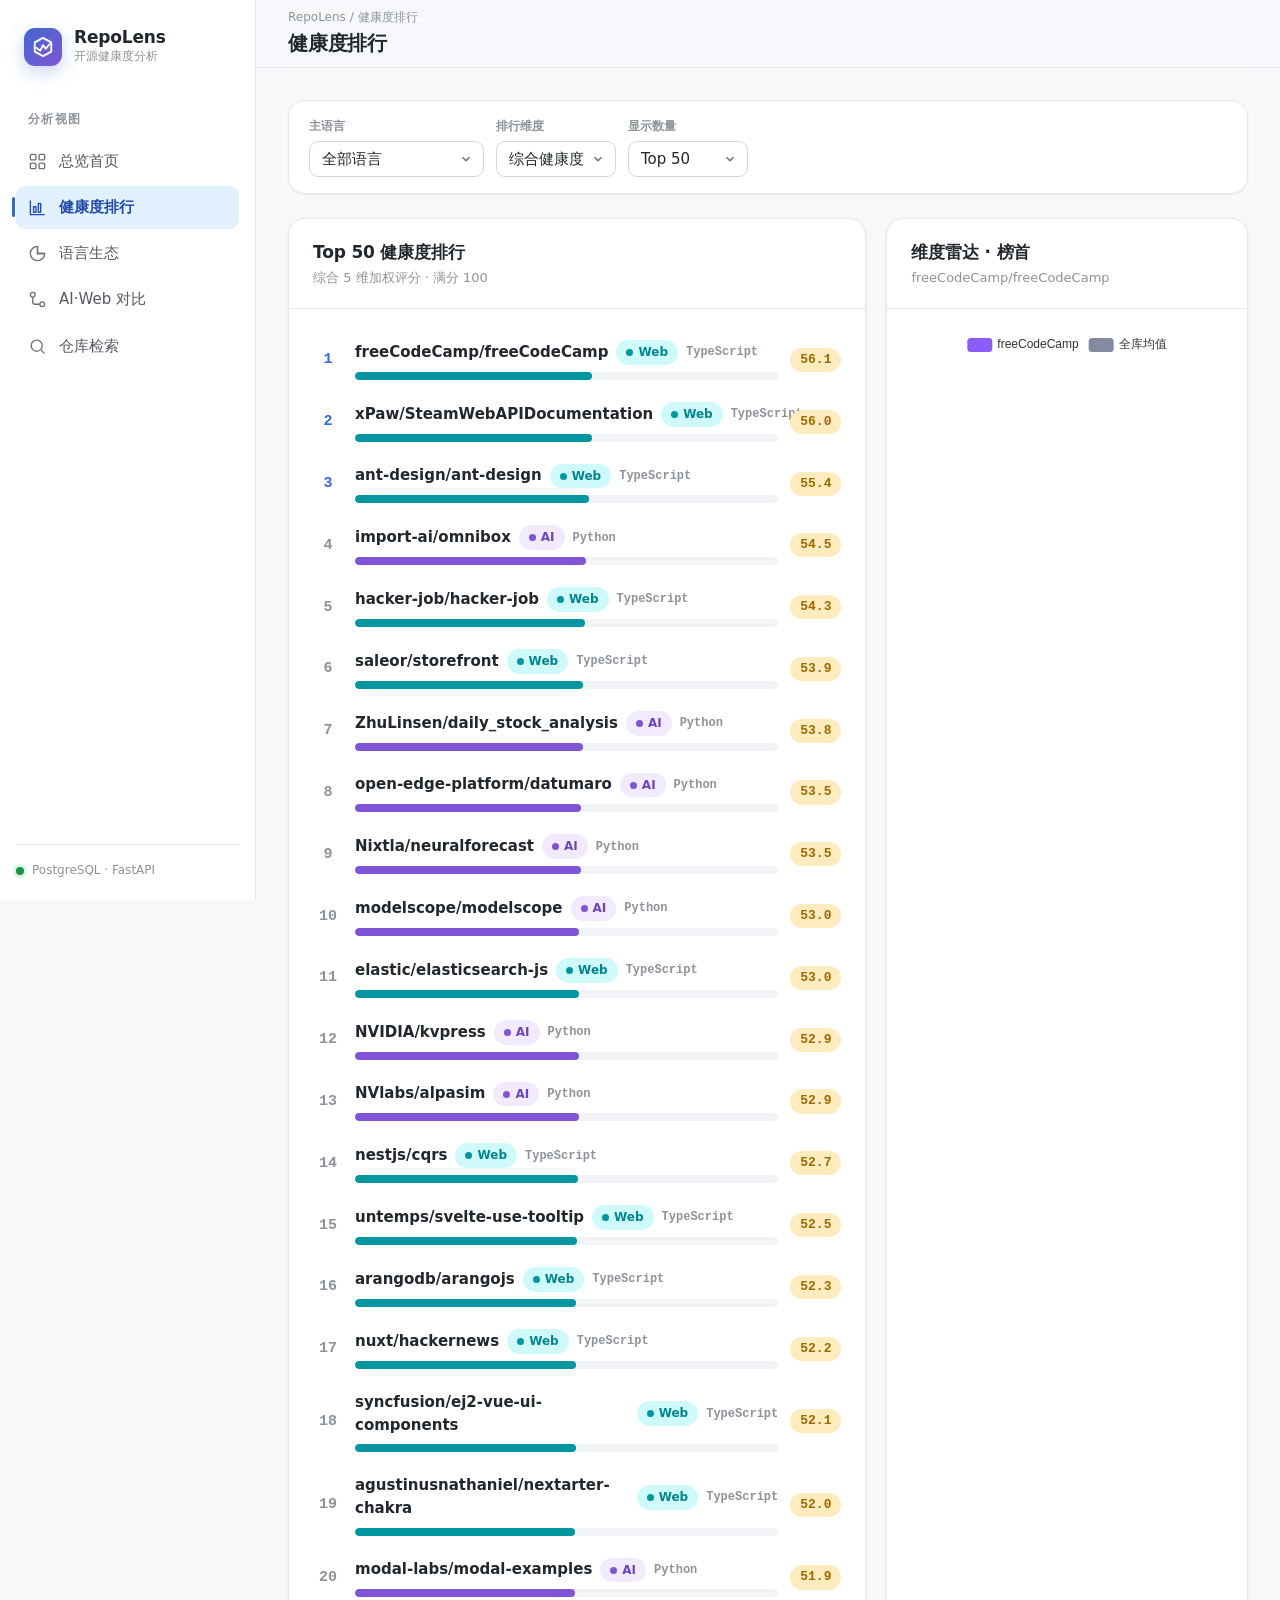
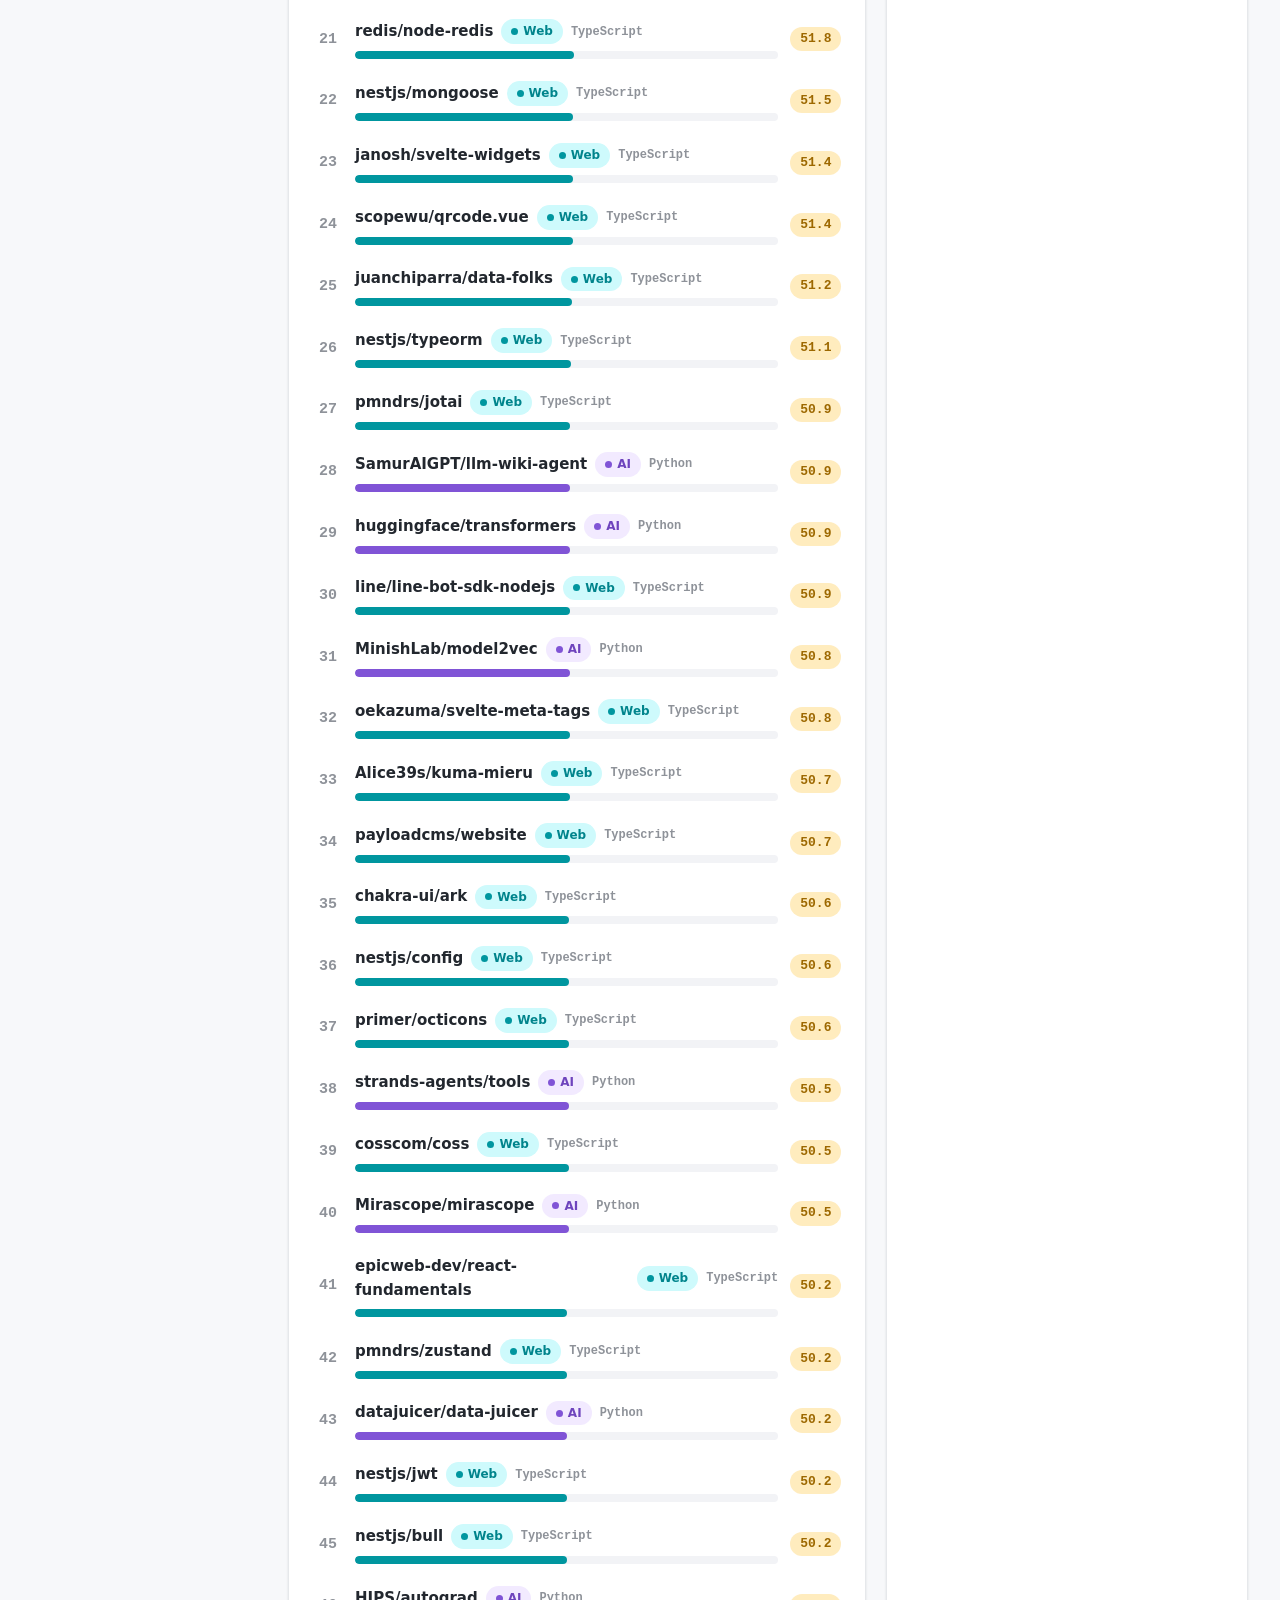
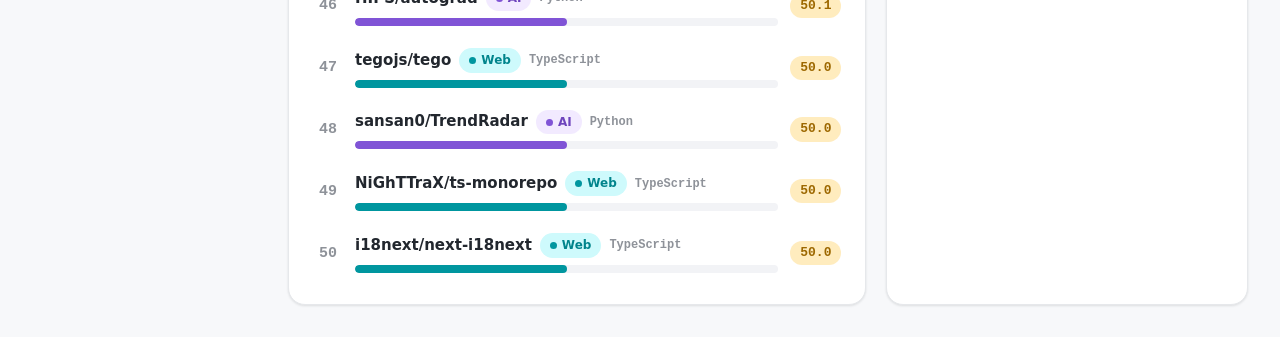
==== ranking.html @ fa1c3734 "static site snapshot for defense" ====
<!DOCTYPE html>
<html lang="zh-CN">
<head>
  <meta charset="UTF-8">
  <meta name="viewport" content="width=device-width, initial-scale=1.0">
  <title>健康度排行 · RepoLens</title>
  <link rel="stylesheet" href="./css/styles.css">
</head>
<body data-page="ranking">
  <div class="app">
    <aside class="sidebar">
      <div class="brand">
        <div class="brand__mark"><svg width="22" height="22" viewBox="0 0 24 24" fill="none" stroke="currentColor" stroke-width="2" stroke-linecap="round" stroke-linejoin="round"><path d="M12 2 21 7v10l-9 5-9-5V7z"/><path d="M5 13l4 3 3-6 3 4 4-5"/></svg></div>
        <div><div class="brand__name">RepoLens</div><div class="brand__sub">开源健康度分析</div></div>
      </div>
      <nav class="nav">
        <div class="nav__label">分析视图</div>
        <a class="nav__item" data-page="overview" href="index.html"><svg viewBox="0 0 24 24" fill="none" stroke="currentColor" stroke-width="1.7"><rect x="3" y="3" width="7" height="7" rx="1.5"/><rect x="14" y="3" width="7" height="7" rx="1.5"/><rect x="3" y="14" width="7" height="7" rx="1.5"/><rect x="14" y="14" width="7" height="7" rx="1.5"/></svg>总览首页</a>
        <a class="nav__item is-active" data-page="ranking" href="ranking.html"><svg viewBox="0 0 24 24" fill="none" stroke="currentColor" stroke-width="1.7"><path d="M3 3v18h18"/><rect x="7" y="11" width="3" height="7"/><rect x="13" y="7" width="3" height="11"/></svg>健康度排行</a>
        <a class="nav__item" data-page="languages" href="languages.html"><svg viewBox="0 0 24 24" fill="none" stroke="currentColor" stroke-width="1.7"><path d="M12 3a9 9 0 1 0 9 9h-9z"/><path d="M12 3v9h9"/></svg>语言生态</a>
        <a class="nav__item" data-page="compare" href="compare.html"><svg viewBox="0 0 24 24" fill="none" stroke="currentColor" stroke-width="1.7"><circle cx="6" cy="6" r="3"/><circle cx="18" cy="18" r="3"/><path d="M6 9v6a3 3 0 0 0 3 3h6"/></svg>AI·Web 对比</a>
        <a class="nav__item" data-page="search" href="search.html"><svg viewBox="0 0 24 24" fill="none" stroke="currentColor" stroke-width="1.7"><circle cx="11" cy="11" r="7"/><path d="m21 21-4.3-4.3"/></svg>仓库检索</a>
      </nav>
      <div class="sidebar__foot"><div class="sidebar__meta"><span class="dot"></span> PostgreSQL · FastAPI</div></div>
    </aside>
    <div class="scrim"></div>
    <div class="main">
      <header class="topbar">
        <button class="menu-btn" aria-label="菜单"><svg viewBox="0 0 24 24" width="20" height="20" fill="none" stroke="currentColor" stroke-width="2" stroke-linecap="round"><path d="M4 6h16M4 12h16M4 18h16"/></svg></button>
        <div class="topbar__title"><span class="topbar__crumb">RepoLens / 健康度排行</span><h1 class="topbar__h1">健康度排行</h1></div>
        <div class="topbar__spacer"></div>
        <div class="topbar__actions"></div>
      </header>
      <main class="content">
<div class="filters mb-6">
  <div class="field"><label>主语言</label><select class="select" id="rankLang"><option value="">全部语言</option><option>Python</option><option>TypeScript</option><option>JavaScript</option><option>Jupyter Notebook</option></select></div>
  <div class="field"><label>排行维度</label><select class="select" id="rankDim"><option value="overall">综合健康度</option><option value="popularity">流行度</option><option value="activity">活跃度</option><option value="responsiveness">响应性</option><option value="maintenance">维护性</option><option value="sustainability">持续性</option></select></div>
  <div class="field"><label>显示数量</label><select class="select" id="rankTop"><option value="10">Top 10</option><option value="20">Top 20</option><option value="50" selected>Top 50</option></select></div>
</div>
<section class="grid grid--side">
  <div class="card"><div class="card__head"><div><div class="card__title" id="rankTitle">Top 50 健康度排行</div><div class="card__desc">综合 5 维加权评分 · 满分 100</div></div></div><div class="card__body"><div class="rank-list" id="rankList"></div></div></div>
  <div class="card"><div class="card__head"><div><div class="card__title">维度雷达 · 榜首</div><div class="card__desc" id="radarDesc">—</div></div></div><div class="card__body"><div id="chartRadar" class="chart chart--lg"></div></div></div>
</section></main>
    </div>
  </div>
  <script src="./js/echarts.min.js"></script>
  <script>
    window.RL={palette:{brand:"#4f46e5",ai:"#8b5cf6",web:"#0ea5b7",text:"#383d52",text1:"#383d52",text2:"#646b82",text3:"#848aa0",border:"#e7e9f0",grid:"#e7e9f0",font:"'Plus Jakarta Sans',system-ui,sans-serif",mono:"'JetBrains Mono',ui-monospace,monospace",excellent:"#16a34a",good:"#65a30d",fair:"#d97706",poor:"#dc2626",langs:["#4f46e5","#0ea5b7","#f59e0b","#ec4899","#10b981","#6366f1","#ef4444","#14b8a6"]},fmt:function(n){return n==null?"\u2014":Number(n).toLocaleString("en-US");},healthLevel:function(s){return s>=80?"excellent":s>=60?"good":s>=40?"fair":"poor";}};
    (function(){const p=document.body.getAttribute("data-page");document.querySelectorAll(".nav__item").forEach(function(a){a.classList.toggle("is-active",a.getAttribute("data-page")===p);});})();
    (function(){const s=document.querySelector(".sidebar"),c=document.querySelector(".scrim"),b=document.querySelector(".menu-btn");if(!s||!b)return;b.addEventListener("click",function(){s.classList.toggle("is-open");c&&c.classList.toggle("is-open");});c&&c.addEventListener("click",function(){s.classList.remove("is-open");c.classList.remove("is-open");});})();
  </script>
  <script>
var radarChart=echarts.init(document.getElementById("chartRadar"));
radarChart.setOption({tooltip:{trigger:"item"},legend:{bottom:0},radar:{radius:"66%",center:["50%","46%"],indicator:[{name:"流行度",max:100},{name:"活跃度",max:100},{name:"响应性",max:100},{name:"维护性",max:100},{name:"持续性",max:100}],axisName:{color:RL.palette.text3},splitLine:{lineStyle:{color:RL.palette.grid}},splitArea:{areaStyle:{color:["#fbfbfe","#fff"]}},axisLine:{lineStyle:{color:RL.palette.grid}}},series:[{type:"radar",data:[]}]});
var RANKING_DATA=null;
fetch("./data/ranking.json").then(function(r){return r.json();}).then(function(d){RANKING_DATA=d;loadRanking();});
function loadRanking(){
  if(!RANKING_DATA)return;
  var top=parseInt(document.getElementById("rankTop").value);
  var dim=document.getElementById("rankDim").value;
  var lang=document.getElementById("rankLang").value;
  var items=RANKING_DATA.items.slice();
  if(lang)items=items.filter(function(r){return r.primary_language===lang;});
  items=items.slice(0,top);
  var list=document.getElementById("rankList");list.innerHTML="";
  var dimLabels={popularity:"流行度",activity:"活跃度",responsiveness:"响应性",maintenance:"维护性",sustainability:"持续性"};
  document.getElementById("rankTitle").textContent="Top "+items.length+" "+(dim==="overall"?"健康度排行":dimLabels[dim]+"排行");
  items.forEach(function(r,i){
    var color=r.domain==="ai"?"var(--ai)":"var(--web)";
    var badge=r.domain==="ai"?'<span class="badge badge--domain-ai"><span class="swatch"></span>AI</span>':'<span class="badge badge--domain-web"><span class="swatch"></span>Web</span>';
    var lvl=RL.healthLevel(r.health_score);
    var score=dim==="overall"?r.health_score:r.dimension_score;
    var barW=dim==="overall"?(r.health_score||0):Math.min((r.dimension_score||0)/2,100);
    list.insertAdjacentHTML("beforeend",'<div class="rank-row"><div class="rank-row__no '+(i<3?"top":"")+'">'+(i+1)+'</div><div class="rank-row__main"><div class="rank-row__name">'+r.name_with_owner+' '+badge+' <span class="text-3" style="font-size:var(--fs-xs);font-family:var(--font-mono)">'+(r.primary_language||"")+'</span></div><div class="rank-row__bar"><i style="width:'+barW.toFixed(1)+'%;background:'+color+'"></i></div></div><div class="rank-row__score"><span class="health-badge health-badge--'+lvl+'">'+(score!=null?score.toFixed(1):"\u2014")+'</span></div></div>');
  });
  if(items.length>0){
    var topItem=items[0],dims=topItem.dimensions||{};
    var topDims=[dims.popularity||0,dims.activity||0,dims.responsiveness||0,dims.maintenance||0,dims.sustainability||0];
    var allZero=topDims.every(function(v){return v===0;});
    if(allZero){document.getElementById("radarDesc").textContent="特征数据未计算";document.getElementById("chartRadar").innerHTML='<div style="text-align:center;padding:60px 20px;color:var(--text-3)"><div style="font-size:40px;margin-bottom:12px">\ud83d\udcca</div><div>维度数据暂不可用</div></div>';return;}
    var avgDims=[0,0,0,0,0];items.forEach(function(it){var dd=it.dimensions||{};avgDims[0]+=(dd.popularity||0);avgDims[1]+=(dd.activity||0);avgDims[2]+=(dd.responsiveness||0);avgDims[3]+=(dd.maintenance||0);avgDims[4]+=(dd.sustainability||0);});var n=items.length;avgDims=avgDims.map(function(v){return Math.round(v/n*10)/10;});
    document.getElementById("radarDesc").textContent=topItem.name_with_owner;
    radarChart.setOption({legend:{data:[topItem.name,"全库均值"]},series:[{type:"radar",data:[{value:topDims.map(function(v){return Math.round(v*10)/10;}),name:topItem.name,lineStyle:{color:RL.palette.ai,width:2},itemStyle:{color:RL.palette.ai},areaStyle:{color:"rgba(139,92,246,0.18)"}},{value:avgDims,name:"全库均值",lineStyle:{color:RL.palette.text3,width:1.5,type:"dashed"},itemStyle:{color:RL.palette.text3},areaStyle:{color:"rgba(100,107,130,0.08)"}}]}]},true);
  }
}
document.getElementById("rankTop").addEventListener("change",loadRanking);
document.getElementById("rankLang").addEventListener("change",loadRanking);
document.getElementById("rankDim").addEventListener("change",loadRanking);
</script>
</body>
</html>
---- css/styles.css ----
/* ============================================================================
   RepoLens · 开源项目健康度分析系统 — 浅色设计系统
   基于需求文档 / PRD / 接口文档 (v1.0)
   设计令牌 → 语义令牌 → 基础组件。可直接用于 Jinja2 模板 (static 原型)。
   ========================================================================== */

/* ---------- 1. 设计令牌 (Primitive & Semantic) ---------- */
:root {
  /* 冷调中性灰阶 (带极轻蓝味, 非纯灰纯黑) */
  --gray-25:  oklch(99% 0.002 262);
  --gray-50:  oklch(98% 0.003 262);
  --gray-100: oklch(96.5% 0.004 262);
  --gray-200: oklch(93% 0.005 262);
  --gray-300: oklch(88% 0.006 262);
  --gray-400: oklch(78% 0.009 262);
  --gray-500: oklch(66% 0.011 262);
  --gray-600: oklch(56% 0.013 262);
  --gray-700: oklch(46% 0.014 262);
  --gray-800: oklch(36% 0.015 262);
  --gray-900: oklch(27% 0.016 262);
  --gray-950: oklch(20% 0.018 262);

  /* 主品牌 — 沉稳靛蓝 (非霓虹紫蓝渐变) */
  --brand:        oklch(54% 0.17 264);
  --brand-600:    oklch(50% 0.17 264);
  --brand-700:    oklch(44% 0.16 264);
  --brand-soft:   oklch(95.5% 0.045 264);
  --brand-soft-2: oklch(92% 0.065 264);

  /* 领域双色编码 (产品核心: AI vs Web) */
  --ai:        oklch(56% 0.19 295);   /* violet */
  --ai-600:    oklch(50% 0.18 295);
  --ai-soft:   oklch(95.5% 0.05 295);
  --web:       oklch(60% 0.13 200);   /* teal */
  --web-600:   oklch(54% 0.13 200);
  --web-soft:  oklch(95.5% 0.045 200);

  /* 健康度四档语义 (绿→红梯度, 对比度达标) */
  --lv-excellent: oklch(58% 0.15 150);
  --lv-good:      oklch(66% 0.14 125);
  --lv-fair:      oklch(72% 0.14 75);
  --lv-poor:      oklch(58% 0.20 25);
  --lv-excellent-soft: oklch(95% 0.05 150);
  --lv-good-soft:      oklch(95.5% 0.06 125);
  --lv-fair-soft:      oklch(96% 0.07 75);
  --lv-poor-soft:      oklch(95% 0.05 25);

  /* 反馈色 */
  --success: oklch(58% 0.15 150);
  --warning: oklch(72% 0.14 75);
  --danger:  oklch(58% 0.20 25);
  --info:    var(--brand);

  /* 表面层 */
  --bg:           var(--gray-50);
  --surface:      #ffffff;
  --surface-2:    var(--gray-25);
  --surface-3:    var(--gray-100);
  --border:       var(--gray-200);
  --border-strong: var(--gray-300);

  /* 文本 */
  --text:      var(--gray-900);
  --text-2:    var(--gray-700);
  --text-3:    var(--gray-500);
  --text-on-brand: #ffffff;
  --text-on-ai: #ffffff;
  --text-on-web: #ffffff;

  /* 阴影 (冷调, 分层) */
  --shadow-xs: 0 1px 2px oklch(27% 0.016 262 / 0.06);
  --shadow-sm: 0 1px 2px oklch(27% 0.016 262 / 0.05), 0 1px 3px oklch(27% 0.016 262 / 0.07);
  --shadow-md: 0 4px 14px oklch(27% 0.016 262 / 0.09);
  --shadow-lg: 0 14px 34px oklch(27% 0.016 262 / 0.12);
  --shadow-brand: 0 6px 18px oklch(54% 0.17 264 / 0.28);

  /* 圆角 */
  --r-xs: 6px;
  --r-sm: 9px;
  --r-md: 13px;
  --r-lg: 17px;
  --r-xl: 22px;
  --r-full: 999px;

  /* 间距 (4px 基准) */
  --sp-1: 4px;  --sp-2: 8px;  --sp-3: 12px; --sp-4: 16px;
  --sp-5: 20px; --sp-6: 24px; --sp-8: 32px; --sp-10: 40px;
  --sp-12: 48px; --sp-16: 64px;

  /* 字体 */
  --font-sans: "Plus Jakarta Sans", -apple-system, BlinkMacSystemFont, "Segoe UI",
               "PingFang SC", "Microsoft YaHei", system-ui, sans-serif;
  --font-mono: "JetBrains Mono", ui-monospace, "SFMono-Regular", "Cascadia Code", monospace;

  /* 字号 (固定 rem, 数据界面可预测) */
  --fs-xs: 0.75rem;     /* 12 */
  --fs-sm: 0.8125rem;   /* 13 */
  --fs-base: 0.9375rem; /* 15 */
  --fs-md: 1.0625rem;   /* 17 */
  --fs-lg: 1.25rem;     /* 20 */
  --fs-xl: 1.5rem;      /* 24 */
  --fs-2xl: 2rem;       /* 32 */
  --fs-3xl: 2.5rem;     /* 40 */

  --fw-1: 300; --fw-2: 400; --fw-3: 500; --fw-4: 600; --fw-5: 700; --fw-6: 800;

  --lh-tight: 1.2;
  --lh-snug: 1.35;
  --lh-base: 1.55;

  --sidebar-w: 256px;
  --topbar-h: 68px;
  --ease-out: cubic-bezier(0.16, 1, 0.3, 1);
  --ease-quart: cubic-bezier(0.25, 1, 0.5, 1);
}

/* ---------- 2. 基础重置 ---------- */
*, *::before, *::after { box-sizing: border-box; }
html { -webkit-text-size-adjust: 100%; }
body {
  margin: 0;
  font-family: var(--font-sans);
  font-size: var(--fs-base);
  font-weight: var(--fw-2);
  line-height: var(--lh-base);
  color: var(--text);
  background: var(--bg);
  -webkit-font-smoothing: antialiased;
  text-rendering: optimizeLegibility;
  font-variant-numeric: tabular-nums;
}
a { color: inherit; text-decoration: none; }
button { font-family: inherit; cursor: pointer; }
img, svg { display: block; }
::selection { background: var(--brand-soft-2); color: var(--brand-700); }

/* 自定义滚动条 */
* { scrollbar-width: thin; scrollbar-color: var(--gray-300) transparent; }
*::-webkit-scrollbar { width: 10px; height: 10px; }
*::-webkit-scrollbar-thumb { background: var(--gray-300); border-radius: 99px; border: 2px solid var(--bg); }
*::-webkit-scrollbar-thumb:hover { background: var(--gray-400); }

/* 焦点可见性 (a11y) */
:focus-visible {
  outline: 2.5px solid var(--brand);
  outline-offset: 2px;
  border-radius: 4px;
}

/* ---------- 3. 应用骨架 ---------- */
.app {
  display: grid;
  grid-template-columns: var(--sidebar-w) 1fr;
  min-height: 100vh;
}

/* 侧边栏 */
.sidebar {
  position: sticky;
  top: 0;
  height: 100vh;
  background: var(--surface);
  border-right: 1px solid var(--border);
  display: flex;
  flex-direction: column;
  padding: var(--sp-5) var(--sp-4);
  z-index: 40;
}
.brand {
  display: flex;
  align-items: center;
  gap: var(--sp-3);
  padding: var(--sp-2) var(--sp-2) var(--sp-5);
}
.brand__mark {
  width: 38px; height: 38px;
  border-radius: 11px;
  background: linear-gradient(140deg, var(--brand) 0%, var(--ai) 100%);
  display: grid; place-items: center;
  color: #fff;
  box-shadow: var(--shadow-brand);
  flex-shrink: 0;
}
.brand__name { font-weight: var(--fw-6); font-size: var(--fs-md); letter-spacing: -0.01em; line-height: 1.1; }
.brand__sub  { font-size: var(--fs-xs); color: var(--text-3); font-weight: var(--fw-3); }

.nav { display: flex; flex-direction: column; gap: 3px; margin-top: var(--sp-2); }
.nav__label {
  font-size: var(--fs-xs);
  text-transform: uppercase;
  letter-spacing: 0.12em;
  color: var(--text-3);
  font-weight: var(--fw-5);
  padding: var(--sp-4) var(--sp-3) var(--sp-2);
}
.nav__item {
  display: flex; align-items: center; gap: var(--sp-3);
  padding: 10px var(--sp-3);
  border-radius: var(--r-sm);
  color: var(--text-2);
  font-weight: var(--fw-3);
  font-size: var(--fs-base);
  position: relative;
  transition: background var(--transition-fast, 150ms), color 150ms;
}
.nav__item svg { width: 19px; height: 19px; flex-shrink: 0; opacity: 0.85; }
.nav__item:hover { background: var(--surface-3); color: var(--text); }
.nav__item.is-active {
  background: var(--brand-soft);
  color: var(--brand-700);
  font-weight: var(--fw-4);
}
.nav__item.is-active::before {
  content: ""; position: absolute; left: -4px; top: 50%; transform: translateY(-50%);
  width: 3px; height: 20px; border-radius: 99px; background: var(--brand);
}
.nav__item.is-active svg { opacity: 1; }

.sidebar__foot {
  margin-top: auto;
  padding-top: var(--sp-4);
  border-top: 1px solid var(--border);
  display: flex; flex-direction: column; gap: var(--sp-3);
}
.sidebar__meta { font-size: var(--fs-xs); color: var(--text-3); display: flex; gap: var(--sp-2); align-items: center; }
.dot { width: 8px; height: 8px; border-radius: 50%; background: var(--success); box-shadow: 0 0 0 3px var(--lv-excellent-soft); }

/* 主区 */
.main { display: flex; flex-direction: column; min-width: 0; }

.topbar {
  position: sticky; top: 0; z-index: 30;
  height: var(--topbar-h);
  display: flex; align-items: center; gap: var(--sp-4);
  padding: 0 var(--sp-8);
  background: oklch(98% 0.003 262 / 0.82);
  backdrop-filter: saturate(1.4) blur(10px);
  border-bottom: 1px solid var(--border);
}
.topbar__title { display: flex; flex-direction: column; gap: 2px; min-width: 0; }
.topbar__crumb { font-size: var(--fs-xs); color: var(--text-3); font-weight: var(--fw-3); }
.topbar__h1 { font-size: var(--fs-lg); font-weight: var(--fw-5); letter-spacing: -0.01em; margin: 0; }
.topbar__spacer { flex: 1; }
.topbar__actions { display: flex; align-items: center; gap: var(--sp-3); }

.content { padding: var(--sp-8); max-width: 1320px; width: 100%; margin: 0 auto; }

/* 移动端菜单按钮 (默认隐藏) */
.menu-btn { display: none; }

/* ---------- 4. 通用组件 ---------- */

/* 分段控件 (领域筛选) */
.segment {
  display: inline-flex;
  background: var(--surface-3);
  border: 1px solid var(--border);
  border-radius: var(--r-full);
  padding: 3px;
  gap: 2px;
}
.segment__btn {
  border: none; background: transparent;
  padding: 6px 14px; border-radius: var(--r-full);
  font-size: var(--fs-sm); font-weight: var(--fw-4); color: var(--text-2);
  display: inline-flex; align-items: center; gap: 6px;
  transition: all 160ms var(--ease-out);
}
.segment__btn .swatch { width: 9px; height: 9px; border-radius: 50%; }
.segment__btn[data-d="ai"] .swatch { background: var(--ai); }
.segment__btn[data-d="web"] .swatch { background: var(--web); }
.segment__btn:hover { color: var(--text); }
.segment__btn.is-active { background: var(--surface); color: var(--text); box-shadow: var(--shadow-xs); }
.segment__btn.is-active[data-d="ai"] { color: var(--ai-600); }
.segment__btn.is-active[data-d="web"] { color: var(--web-600); }

/* 按钮 */
.btn {
  display: inline-flex; align-items: center; justify-content: center; gap: 8px;
  border: 1px solid transparent; border-radius: var(--r-sm);
  padding: 9px 16px; font-size: var(--fs-base); font-weight: var(--fw-4);
  transition: all 160ms var(--ease-out);
  white-space: nowrap;
}
.btn svg { width: 17px; height: 17px; }
.btn--primary { background: var(--brand); color: var(--text-on-brand); box-shadow: var(--shadow-brand); }
.btn--primary:hover { background: var(--brand-600); transform: translateY(-1px); }
.btn--ghost { background: var(--surface); color: var(--text-2); border-color: var(--border-strong); }
.btn--ghost:hover { background: var(--surface-3); color: var(--text); border-color: var(--gray-400); }
.btn--sm { padding: 6px 12px; font-size: var(--fs-sm); }

/* 卡片 */
.card {
  background: var(--surface);
  border: 1px solid var(--border);
  border-radius: var(--r-lg);
  box-shadow: var(--shadow-sm);
  overflow: hidden;
  transition: box-shadow 200ms var(--ease-out), border-color 200ms, transform 200ms var(--ease-out);
}
.card--hover:hover { box-shadow: var(--shadow-md); border-color: var(--border-strong); transform: translateY(-2px); }
.card__head {
  display: flex; align-items: flex-start; justify-content: space-between; gap: var(--sp-4);
  padding: var(--sp-5) var(--sp-6);
  border-bottom: 1px solid var(--border);
}
.card__title { font-size: var(--fs-md); font-weight: var(--fw-5); letter-spacing: -0.01em; display: flex; align-items: center; gap: 8px; }
.card__desc { font-size: var(--fs-sm); color: var(--text-3); margin-top: 3px; }
.card__body { padding: var(--sp-6); }
.card__body--flush { padding: 0; }

/* 编辑式小标题 (kicker) */
.kicker {
  font-size: var(--fs-xs); text-transform: uppercase; letter-spacing: 0.14em;
  color: var(--brand); font-weight: var(--fw-5);
}
.section-title { font-size: var(--fs-xl); font-weight: var(--fw-5); letter-spacing: -0.015em; margin: 2px 0 0; }
.section-head { margin-bottom: var(--sp-5); }

/* 统计卡 */
.stat-grid { display: grid; grid-template-columns: repeat(4, 1fr); gap: var(--sp-4); }
.stat {
  background: var(--surface); border: 1px solid var(--border); border-radius: var(--r-lg);
  padding: var(--sp-5); box-shadow: var(--shadow-xs);
  position: relative; overflow: hidden;
  transition: box-shadow 200ms var(--ease-out), transform 200ms var(--ease-out);
}
.stat:hover { box-shadow: var(--shadow-md); transform: translateY(-2px); }
.stat::after {
  content: ""; position: absolute; right: -20px; top: -20px; width: 90px; height: 90px;
  border-radius: 50%; background: var(--brand-soft); opacity: 0.5;
}
.stat__label { font-size: var(--fs-sm); color: var(--text-3); font-weight: var(--fw-4); display: flex; align-items: center; gap: 7px; }
.stat__icon { width: 30px; height: 30px; border-radius: 9px; background: var(--brand-soft); color: var(--brand-700); display: grid; place-items: center; }
.stat__icon svg { width: 17px; height: 17px; }
.stat__value { font-family: var(--font-mono); font-size: var(--fs-2xl); font-weight: var(--fw-5); letter-spacing: -0.02em; margin-top: var(--sp-3); line-height: 1; }
.stat__value small { font-size: var(--fs-md); color: var(--text-3); font-weight: var(--fw-3); }
.stat__delta { font-size: var(--fs-xs); font-weight: var(--fw-4); margin-top: var(--sp-2); display: inline-flex; align-items: center; gap: 4px; }
.stat__delta.up { color: var(--lv-excellent); }
.stat__delta.down { color: var(--danger); }
.stat__delta.flat { color: var(--text-3); }

/* 图表容器 */
.chart { width: 100%; }
.chart--sm { height: 240px; }
.chart--md { height: 300px; }
.chart--lg { height: 360px; }
.chart--xl { height: 420px; }

/* 徽章 / 标签 */
.badge {
  display: inline-flex; align-items: center; gap: 5px;
  font-size: var(--fs-xs); font-weight: var(--fw-5);
  padding: 3px 9px; border-radius: var(--r-full);
  border: 1px solid transparent; line-height: 1.4;
}
.badge--domain-ai { background: var(--ai-soft); color: var(--ai-600); }
.badge--domain-web { background: var(--web-soft); color: var(--web-600); }
.badge--soft { background: var(--surface-3); color: var(--text-2); }
.badge .swatch { width: 7px; height: 7px; border-radius: 50%; }
.badge--domain-ai .swatch { background: var(--ai); }
.badge--domain-web .swatch { background: var(--web); }

/* 健康度等级徽章 (四档语义色) */
.lvl { display: inline-flex; align-items: center; gap: 6px; font-weight: var(--fw-5); font-size: var(--fs-sm); }
.lvl::before { content: ""; width: 9px; height: 9px; border-radius: 50%; }
.lvl--excellent { color: var(--lv-excellent); } .lvl--excellent::before { background: var(--lv-excellent); }
.lvl--good { color: oklch(52% 0.12 125); } .lvl--good::before { background: var(--lv-good); }
.lvl--fair { color: oklch(58% 0.12 75); } .lvl--fair::before { background: var(--lv-fair); }
.lvl--poor { color: var(--danger); } .lvl--poor::before { background: var(--lv-poor); }

/* 健康度评分药丸 (主数字) */
.score-pill {
  display: inline-flex; align-items: baseline; gap: 2px;
  font-family: var(--font-mono); font-weight: var(--fw-5);
  padding: 2px 10px; border-radius: var(--r-full);
}
.score-pill--excellent { background: var(--lv-excellent-soft); color: var(--lv-excellent); }
.score-pill--good { background: var(--lv-good-soft); color: oklch(50% 0.12 125); }
.score-pill--fair { background: var(--lv-fair-soft); color: oklch(56% 0.12 75); }
.score-pill--poor { background: var(--lv-poor-soft); color: var(--danger); }
.score-pill b { font-size: var(--fs-md); }
.score-pill span { font-size: var(--fs-xs); opacity: 0.7; }

/* 语言色点 */
.lang-dot { width: 9px; height: 9px; border-radius: 2px; display: inline-block; flex-shrink: 0; }

/* 表格 */
.table-wrap { overflow-x: auto; }
.table { width: 100%; border-collapse: collapse; font-size: var(--fs-base); }
.table thead th {
  text-align: left; font-size: var(--fs-xs); text-transform: uppercase; letter-spacing: 0.06em;
  color: var(--text-3); font-weight: var(--fw-5);
  padding: 12px var(--sp-4); border-bottom: 1px solid var(--border-strong);
  white-space: nowrap; position: sticky; top: 0; background: var(--surface);
}
.table tbody td { padding: 13px var(--sp-4); border-bottom: 1px solid var(--border); vertical-align: middle; }
.table tbody tr { transition: background 130ms; }
.table tbody tr:hover { background: var(--surface-2); }
.table .num { font-family: var(--font-mono); text-align: right; font-weight: var(--fw-3); }
.table .repo-name { font-weight: var(--fw-4); color: var(--text); }
.table .repo-owner { font-family: var(--font-mono); font-size: var(--fs-sm); color: var(--text-3); }
.table a.repo-link { color: var(--brand-700); }
.table a.repo-link:hover { text-decoration: underline; }

/* 筛选栏 */
.filters {
  display: flex; flex-wrap: wrap; align-items: flex-end; gap: var(--sp-3);
  background: var(--surface); border: 1px solid var(--border); border-radius: var(--r-lg);
  padding: var(--sp-4) var(--sp-5); box-shadow: var(--shadow-xs);
}
.field { display: flex; flex-direction: column; gap: 5px; }
.field label { font-size: var(--fs-xs); color: var(--text-3); font-weight: var(--fw-4); }
.input, .select {
  font-family: var(--font-sans); font-size: var(--fs-base); color: var(--text);
  background: var(--surface); border: 1px solid var(--border-strong);
  border-radius: var(--r-sm); padding: 8px 12px; min-width: 120px;
  transition: border-color 150ms, box-shadow 150ms;
}
.input:focus, .select:focus {
  outline: none; border-color: var(--brand);
  box-shadow: 0 0 0 3px var(--brand-soft);
}
.select { appearance: none; background-image: url("data:image/svg+xml,%3Csvg xmlns='http://www.w3.org/2000/svg' width='14' height='14' viewBox='0 0 24 24' fill='none' stroke='%23646b82' stroke-width='2.4'%3E%3Cpath d='M6 9l6 6 6-6'/%3E%3C/svg%3E"); background-repeat: no-repeat; background-position: right 10px center; padding-right: 30px; }
.field--grow { flex: 1; min-width: 200px; }
.field--grow .input { width: 100%; }

/* 分页 */
.pager { display: flex; align-items: center; justify-content: space-between; gap: var(--sp-4); padding: var(--sp-4) var(--sp-2) 0; flex-wrap: wrap; }
.pager__info { font-size: var(--fs-sm); color: var(--text-3); }
.pager__btns { display: flex; gap: 4px; }
.pager__btn {
  min-width: 34px; height: 34px; padding: 0 8px; border-radius: var(--r-sm);
  border: 1px solid var(--border-strong); background: var(--surface); color: var(--text-2);
  font-size: var(--fs-sm); font-weight: var(--fw-4);
  display: inline-flex; align-items: center; justify-content: center; transition: all 150ms var(--ease-out);
}
.pager__btn:hover:not(:disabled) { background: var(--surface-3); color: var(--text); }
.pager__btn.is-active { background: var(--brand); color: #fff; border-color: var(--brand); }
.pager__btn:disabled { opacity: 0.45; cursor: not-allowed; }

/* Tabs (语言生态聚类等) */
.tabs { display: inline-flex; gap: 2px; border-bottom: 1px solid var(--border); }
.tab {
  border: none; background: transparent; padding: 10px 16px;
  font-size: var(--fs-base); font-weight: var(--fw-4); color: var(--text-3);
  border-bottom: 2px solid transparent; margin-bottom: -1px; transition: color 150ms;
}
.tab:hover { color: var(--text); }
.tab.is-active { color: var(--brand-700); border-bottom-color: var(--brand); font-weight: var(--fw-5); }

/* 排行列表 (横向条形) */
.rank-list { display: flex; flex-direction: column; gap: var(--sp-2); }
.rank-row { display: grid; grid-template-columns: 30px 1fr auto; align-items: center; gap: var(--sp-3); padding: 7px 0; }
.rank-row__no { font-family: var(--font-mono); font-weight: var(--fw-5); color: var(--text-3); text-align: center; }
.rank-row__no.top { color: var(--brand); }
.rank-row__main { min-width: 0; }
.rank-row__name { font-weight: var(--fw-4); display: flex; align-items: center; gap: 8px; }
.rank-row__bar { height: 8px; border-radius: 99px; background: var(--surface-3); margin-top: 7px; overflow: hidden; }
.rank-row__bar > i { display: block; height: 100%; border-radius: 99px; background: linear-gradient(90deg, var(--brand-600), var(--brand)); }
.rank-row__score { font-family: var(--font-mono); font-weight: var(--fw-5); }

/* 维度雷达图旁的数值表 */
.dim-table { width: 100%; border-collapse: collapse; }
.dim-table td { padding: 10px 0; border-bottom: 1px solid var(--border); }
.dim-table .dim-name { color: var(--text-2); font-size: var(--fs-sm); }
.dim-table .dim-weight { color: var(--text-3); font-size: var(--fs-xs); margin-left: 6px; }
.dim-table .dim-val { font-family: var(--font-mono); font-weight: var(--fw-5); text-align: right; width: 60px; }
.dim-bar { height: 7px; border-radius: 99px; background: var(--surface-3); margin-top: 6px; overflow: hidden; }
.dim-bar > i { display: block; height: 100%; background: var(--brand); border-radius: 99px; }

/* 元信息网格 (详情页) */
.meta-grid { display: grid; grid-template-columns: repeat(2, 1fr); gap: var(--sp-4); }
.meta-item { background: var(--surface-2); border: 1px solid var(--border); border-radius: var(--r-md); padding: var(--sp-4); }
.meta-item__k { font-size: var(--fs-xs); color: var(--text-3); font-weight: var(--fw-4); }
.meta-item__v { font-family: var(--font-mono); font-size: var(--fs-md); font-weight: var(--fw-4); margin-top: 4px; }

/* 空状态 */
.empty { text-align: center; padding: var(--sp-12) var(--sp-6); color: var(--text-3); }
.empty svg { width: 44px; height: 44px; margin: 0 auto var(--sp-3); opacity: 0.5; }
.empty__title { color: var(--text-2); font-weight: var(--fw-4); }

/* 布局工具 */
.grid { display: grid; gap: var(--sp-5); }
.grid--2 { grid-template-columns: repeat(2, 1fr); }
.grid--3 { grid-template-columns: repeat(3, 1fr); }
.grid--side { grid-template-columns: 1.6fr 1fr; }
.flex { display: flex; }
.between { justify-content: space-between; }
.items-center { align-items: center; }
.gap-2 { gap: var(--sp-2); } .gap-3 { gap: var(--sp-3); } .gap-4 { gap: var(--sp-4); }
.mt-2 { margin-top: var(--sp-2); } .mt-4 { margin-top: var(--sp-4); } .mt-6 { margin-top: var(--sp-6); }
.mb-4 { margin-bottom: var(--sp-4); } .mb-6 { margin-bottom: var(--sp-6); }
.text-3 { color: var(--text-3); } .text-2 { color: var(--text-2); }
.fw-5 { font-weight: var(--fw-5); }
.mono { font-family: var(--font-mono); }
.nowrap { white-space: nowrap; }

/* 响应式 */
@media (max-width: 1080px) {
  .stat-grid { grid-template-columns: repeat(2, 1fr); }
  .grid--side, .grid--3 { grid-template-columns: 1fr; }
}
@media (max-width: 860px) {
  :root { --sidebar-w: 0px; }
  .app { grid-template-columns: 1fr; }
  .sidebar {
    position: fixed; left: 0; top: 0; width: 264px;
    transform: translateX(-100%); transition: transform 240ms var(--ease-out);
    box-shadow: var(--shadow-lg);
  }
  .sidebar.is-open { transform: translateX(0); }
  .menu-btn { display: inline-flex; align-items: center; justify-content: center; width: 40px; height: 40px; border-radius: var(--r-sm); border: 1px solid var(--border-strong); background: var(--surface); color: var(--text-2); }
  .topbar { padding: 0 var(--sp-4); }
  .content { padding: var(--sp-5) var(--sp-4); }
  .grid--2 { grid-template-columns: 1fr; }
  .scrim { position: fixed; inset: 0; background: oklch(20% 0.018 262 / 0.4); z-index: 35; opacity: 0; pointer-events: none; transition: opacity 200ms; }
  .scrim.is-open { opacity: 1; pointer-events: auto; }
}
@media (min-width: 861px) { .scrim { display: none; } }

/* ============================================================================
   5. 页面组件层 (与 6 个 Jinja2 原型页面对齐)
   ========================================================================== */

/* 卡片内边距变体 + 卡片头出血 */
.card--pad { padding: 0; }
.card--pad > .card__head { margin: calc(-1 * var(--sp-6)) calc(-1 * var(--sp-6)) 0; padding: var(--sp-5) var(--sp-6); border-bottom: 1px solid var(--border); }
.card--pad > .card__sub { margin: calc(-1 * var(--sp-6)) calc(-1 * var(--sp-6)) 0; padding: var(--sp-5) var(--sp-6) 0; }
.card--pad > :not(.card__head):not(.card__sub) { padding-left: var(--sp-6); padding-right: var(--sp-6); }
.card--pad > :last-child:not(.card__head):not(.card__sub) { padding-bottom: var(--sp-6); }
.card--pad > .card__head + :not(.card__head) { padding-top: var(--sp-6); }

.card--table { padding: 0; }

.card__sub { font-size: var(--fs-sm); color: var(--text-3); margin-top: 3px; }

/* 编辑式区块标题 */
.section-h { font-size: var(--fs-xl); font-weight: var(--fw-5); letter-spacing: -0.015em; margin: 4px 0 0; }
.section-desc { font-size: var(--fs-base); color: var(--text-2); margin-top: var(--sp-3); max-width: 78ch; line-height: var(--lh-base); }
.section-desc .mono { font-size: var(--fs-sm); }

/* 图表容器补充高度 */
.chart--tall { height: 400px; }
.chart--mid  { height: 300px; }

/* 简版统计卡 (详情/检索顶部) */
.stat__val { display: block; font-family: var(--font-mono); font-size: var(--fs-xl); font-weight: var(--fw-5); letter-spacing: -0.02em; margin-top: var(--sp-2); line-height: 1; }

/* 四列网格 */
.grid--4 { grid-template-columns: repeat(4, 1fr); }

/* 徽章补充变体 */
.badge--ai { background: var(--ai-soft); color: var(--ai-600); }
.badge--web { background: var(--web-soft); color: var(--web-600); }
.badge--neutral { background: var(--surface-3); color: var(--text-2); }
.badge--excellent { background: var(--lv-excellent-soft); color: var(--lv-excellent); }

/* 领域标签 (tag) — 与徽章区分, 用于顶栏/行内 */
.tag { display: inline-flex; align-items: center; gap: 5px; font-size: var(--fs-xs); font-weight: var(--fw-5); padding: 3px 9px; border-radius: var(--r-full); border: 1px solid transparent; line-height: 1.4; }
.tag--ai { background: var(--ai-soft); color: var(--ai-600); }
.tag--web { background: var(--web-soft); color: var(--web-600); }

/* 色点 (通用 + 领域) */
.swatch { width: 9px; height: 9px; border-radius: 50%; display: inline-block; flex-shrink: 0; }
.swatch--ai { background: var(--ai); }
.swatch--web { background: var(--web); }
.lang-dot { background: var(--brand-600); }

/* 健康度评分药丸 (表格内) */
.health-badge { display: inline-flex; align-items: baseline; gap: 2px; font-family: var(--font-mono); font-weight: var(--fw-5); padding: 2px 10px; border-radius: var(--r-full); font-size: var(--fs-sm); }
.health-badge--excellent { background: var(--lv-excellent-soft); color: var(--lv-excellent); }
.health-badge--good { background: var(--lv-good-soft); color: oklch(50% 0.12 125); }
.health-badge--fair { background: var(--lv-fair-soft); color: oklch(56% 0.12 75); }
.health-badge--poor { background: var(--lv-poor-soft); color: var(--danger); }

/* 表格 (.tbl 命名) */
.tbl { width: 100%; border-collapse: collapse; font-size: var(--fs-base); }
.tbl thead th { text-align: left; font-size: var(--fs-xs); text-transform: uppercase; letter-spacing: 0.06em; color: var(--text-3); font-weight: var(--fw-5); padding: 12px var(--sp-4); border-bottom: 1px solid var(--border-strong); white-space: nowrap; background: var(--surface); }
.tbl tbody td { padding: 13px var(--sp-4); border-bottom: 1px solid var(--border); vertical-align: middle; }
.tbl tbody tr { transition: background 130ms; }
.tbl tbody tr:hover { background: var(--surface-2); }
.tbl .num { font-family: var(--font-mono); text-align: right; font-weight: var(--fw-3); }
.tbl .repo-link { color: var(--brand-700); font-weight: var(--fw-4); }
.tbl .repo-link:hover { text-decoration: underline; }
.tbl .repo-sub { font-size: var(--fs-xs); color: var(--text-3); margin-top: 2px; }

.muted { color: var(--text-3); }

/* 结果计数 + 表格底部分页 */
.result-count { font-size: var(--fs-sm); color: var(--text-2); }
.result-count b { color: var(--text); }
.table-foot { display: flex; align-items: center; justify-content: space-between; gap: var(--sp-4); padding: var(--sp-4) var(--sp-6); border-top: 1px solid var(--border); flex-wrap: wrap; }
.pager { display: inline-flex; align-items: center; gap: 6px; }
.pager__num { min-width: 34px; height: 34px; padding: 0 8px; border-radius: var(--r-sm); border: 1px solid var(--border-strong); background: var(--surface); color: var(--text-2); font-size: var(--fs-sm); font-weight: var(--fw-4); display: inline-flex; align-items: center; justify-content: center; transition: all 150ms var(--ease-out); cursor: pointer; }
.pager__num:hover { background: var(--surface-3); color: var(--text); }
.pager__num.is-active { background: var(--brand); color: #fff; border-color: var(--brand); }
.pager__ellipsis { color: var(--text-3); padding: 0 2px; }

/* 检索筛选栏 */
.filter-grid { display: grid; grid-template-columns: repeat(auto-fit, minmax(150px, 1fr)); gap: var(--sp-4); }
.field__label { font-size: var(--fs-xs); color: var(--text-3); font-weight: var(--fw-4); }
.filter-toggles { display: flex; align-items: center; gap: var(--sp-5); margin-top: var(--sp-5); flex-wrap: wrap; }

/* 开关 */
.switch { display: inline-flex; align-items: center; gap: 8px; cursor: pointer; font-size: var(--fs-sm); color: var(--text-2); user-select: none; }
.switch input { position: absolute; opacity: 0; width: 0; height: 0; }
.switch__track { width: 38px; height: 22px; border-radius: 99px; background: var(--gray-300); position: relative; transition: background 180ms var(--ease-out); flex-shrink: 0; }
.switch__track::after { content: ""; position: absolute; top: 2px; left: 2px; width: 18px; height: 18px; border-radius: 50%; background: #fff; box-shadow: var(--shadow-xs); transition: transform 180ms var(--ease-out); }
.switch input:checked + .switch__track { background: var(--brand); }
.switch input:checked + .switch__track::after { transform: translateX(16px); }
.switch input:focus-visible + .switch__track { outline: 2.5px solid var(--brand); outline-offset: 2px; }
.switch__txt { font-weight: var(--fw-3); }

/* 双域总览卡 */
.domain-card { background: var(--surface); border: 1px solid var(--border); border-radius: var(--r-lg); box-shadow: var(--shadow-sm); padding: var(--sp-6); position: relative; overflow: hidden; }
.domain-card--ai { border-color: var(--ai-soft); }
.domain-card--web { border-color: var(--web-soft); }
.domain-card--ai::before, .domain-card--web::before { content: ""; position: absolute; left: 0; top: 0; bottom: 0; width: 4px; }
.domain-card--ai::before { background: var(--ai); }
.domain-card--web::before { background: var(--web); }
.domain-card__head { display: flex; align-items: center; gap: var(--sp-3); margin-bottom: var(--sp-5); }
.domain-card__name { font-weight: var(--fw-5); font-size: var(--fs-md); }
.domain-card__metric { display: flex; align-items: baseline; gap: 10px; }
.domain-card__num { font-family: var(--font-mono); font-size: var(--fs-3xl); font-weight: var(--fw-5); letter-spacing: -0.02em; line-height: 1; }
.domain-card--ai .domain-card__num { color: var(--ai-600); }
.domain-card--web .domain-card__num { color: var(--web-600); }
.domain-card__unit { font-size: var(--fs-sm); color: var(--text-3); }
.domain-card__row { display: grid; grid-template-columns: repeat(3, 1fr); gap: var(--sp-4); margin-top: var(--sp-5); padding-top: var(--sp-5); border-top: 1px solid var(--border); }
.domain-card__row > div { display: flex; flex-direction: column; gap: 3px; }
.domain-card__row .mini { font-size: var(--fs-xs); color: var(--text-3); }
.domain-card__row b { font-size: var(--fs-base); font-weight: var(--fw-4); }

.mini { font-size: var(--fs-xs); color: var(--text-3); }

/* 统计列表 (对比页健康度分布) */
.stat-list { display: flex; flex-direction: column; }
.stat-list__row { display: flex; justify-content: space-between; align-items: center; padding: 11px 0; border-bottom: 1px solid var(--border); font-size: var(--fs-base); }
.stat-list__row:last-child { border-bottom: none; }
.stat-list__row span { color: var(--text-3); }
.stat-list__row b { font-weight: var(--fw-4); }

/* 主题标签 + 贡献者 + 提交 */
.chips { display: flex; flex-wrap: wrap; gap: var(--sp-2); }
.chip { font-family: var(--font-mono); font-size: var(--fs-sm); padding: 5px 11px; border-radius: var(--r-full); background: var(--surface-3); color: var(--text-2); border: 1px solid var(--border); }
.contrib { list-style: none; margin: 0; padding: 0; display: flex; flex-direction: column; }
.contrib li { display: grid; grid-template-columns: 24px 1fr auto; align-items: center; gap: var(--sp-3); padding: 9px 0; border-bottom: 1px solid var(--border); }
.contrib li:last-child { border-bottom: none; }
.contrib__rank { width: 24px; height: 24px; border-radius: 50%; background: var(--brand-soft); color: var(--brand-700); font-size: var(--fs-xs); font-weight: var(--fw-5); display: grid; place-items: center; }
.contrib__login { font-size: var(--fs-sm); }
.contrib__num { font-size: var(--fs-sm); color: var(--text-2); }
.commits { list-style: none; margin: 0; padding: 0; display: flex; flex-direction: column; gap: var(--sp-3); }
.commits li { display: grid; grid-template-columns: auto auto 1fr auto; align-items: center; gap: var(--sp-3); font-size: var(--fs-sm); }
.commits__sha { color: var(--brand-700); font-weight: var(--fw-5); }
.commits__author { color: var(--text-2); }
.commits__delta { color: var(--lv-excellent); font-weight: var(--fw-4); }
.commits__delta .del { color: var(--danger); font-style: normal; }
.commits__date { color: var(--text-3); }

/* 仪表盘 + 图例 */
.gauge-wrap { display: grid; grid-template-columns: 1fr 1fr; gap: var(--sp-4); align-items: center; }
.gauge-legend { display: flex; flex-direction: column; gap: var(--sp-3); }
.gauge-legend > div { display: flex; flex-direction: column; gap: 2px; }
.gauge-legend .mini { font-size: var(--fs-xs); color: var(--text-3); }
.gauge-legend b { font-size: var(--fs-base); font-weight: var(--fw-4); }

/* 维度拆解条 (详情页, 覆盖通用 dim-bar) */
.dim-bars { display: flex; flex-direction: column; gap: var(--sp-4); }
.dim-bar { /* 单个维度容器 */ }
.dim-bar__top { display: flex; justify-content: space-between; align-items: baseline; font-size: var(--fs-sm); font-weight: var(--fw-4); margin-bottom: 6px; }
.dim-bar__top .mono { color: var(--text); }
.dim-bar__w { color: var(--text-3); font-size: var(--fs-xs); font-style: normal; font-weight: var(--fw-3); margin-left: 4px; }
.dim-bar__track { height: 9px; border-radius: 99px; background: var(--surface-3); overflow: hidden; }
.dim-bar__fill { display: block; height: 100%; border-radius: 99px; background: linear-gradient(90deg, var(--brand-600), var(--brand)); }

/* 提示条 */
.callout { display: flex; gap: var(--sp-3); align-items: flex-start; padding: var(--sp-4) var(--sp-5); border-radius: var(--r-md); font-size: var(--fs-sm); line-height: var(--lh-base); border: 1px solid; }
.callout svg { flex-shrink: 0; margin-top: 1px; }
.callout--info { background: var(--brand-soft); border-color: var(--brand-soft-2); color: var(--brand-700); }
.callout--info b { color: var(--brand-700); }

/* 响应式补充 */
@media (max-width: 1080px) {
  .grid--4 { grid-template-columns: repeat(2, 1fr); }
  .gauge-wrap { grid-template-columns: 1fr; }
}
@media (max-width: 640px) {
  .grid--4 { grid-template-columns: 1fr; }
  .domain-card__row { grid-template-columns: 1fr; gap: var(--sp-2); }
  .filter-grid { grid-template-columns: 1fr 1fr; }
}
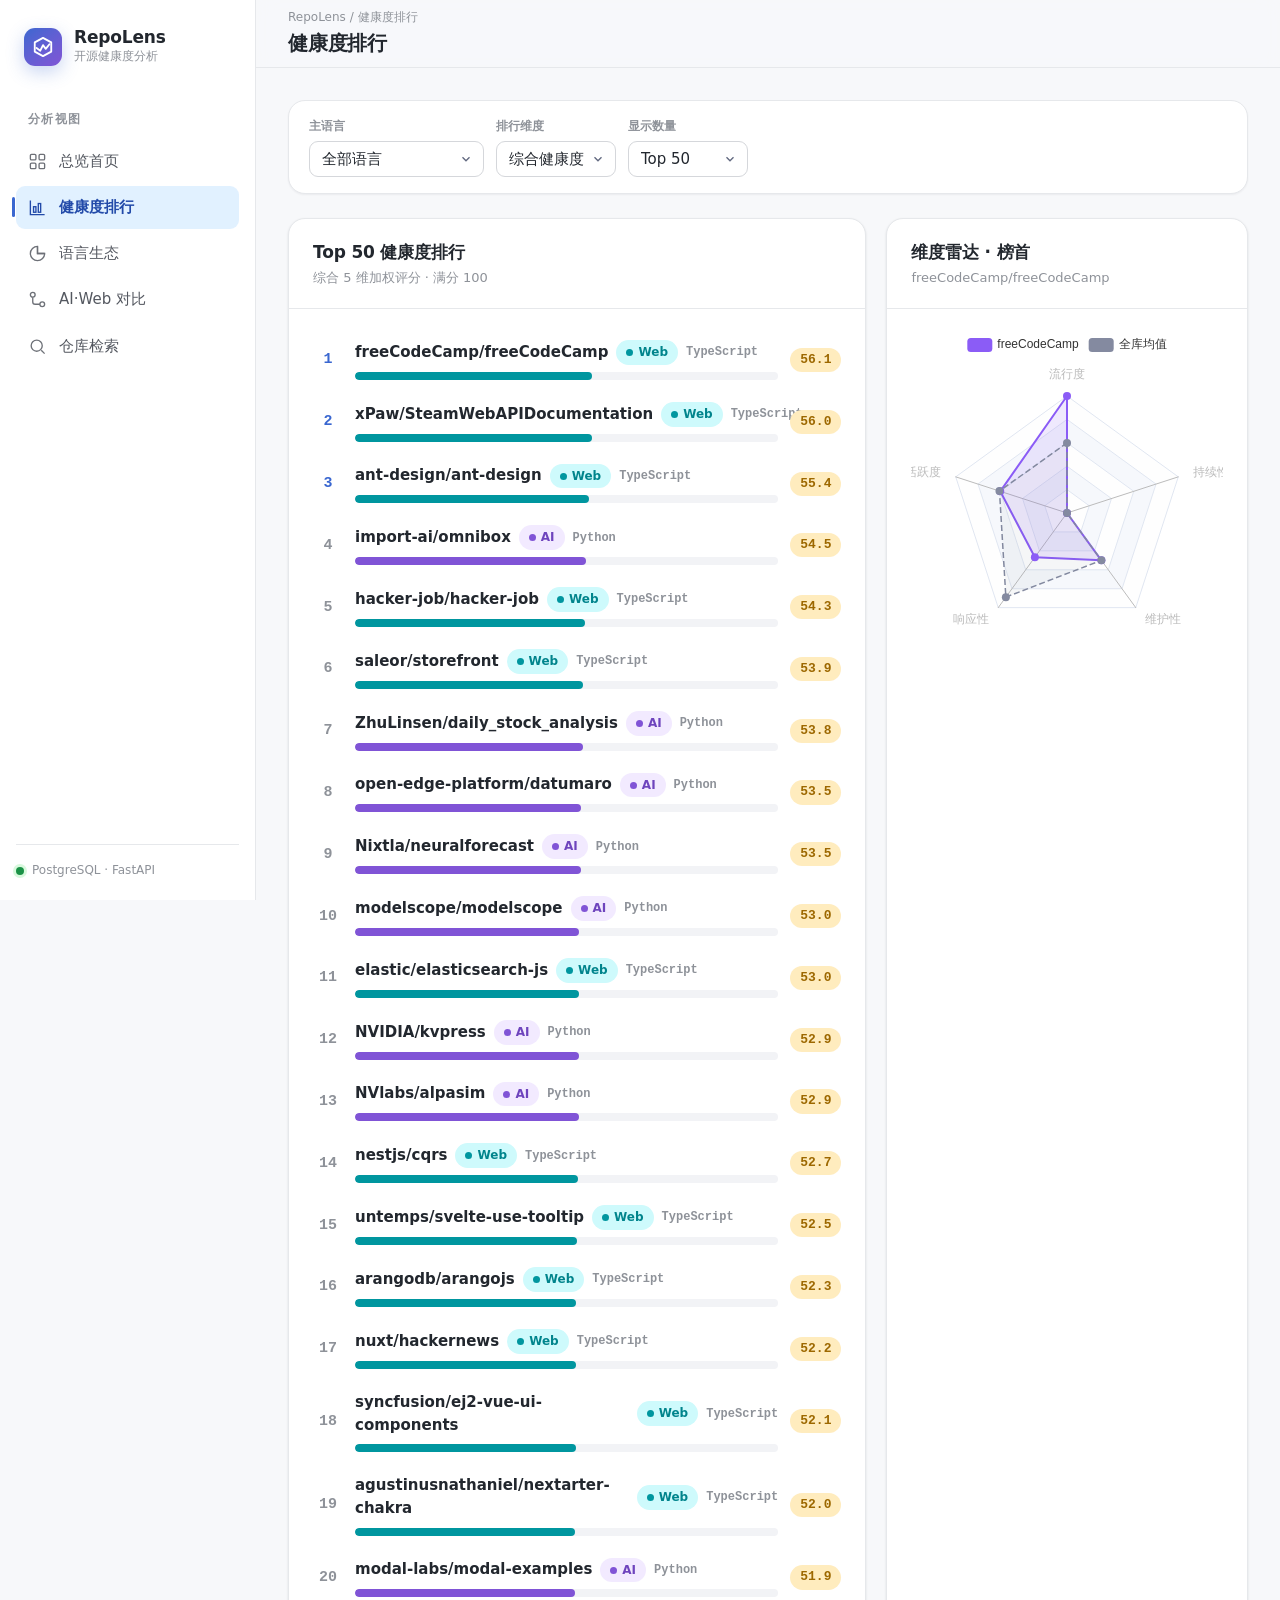
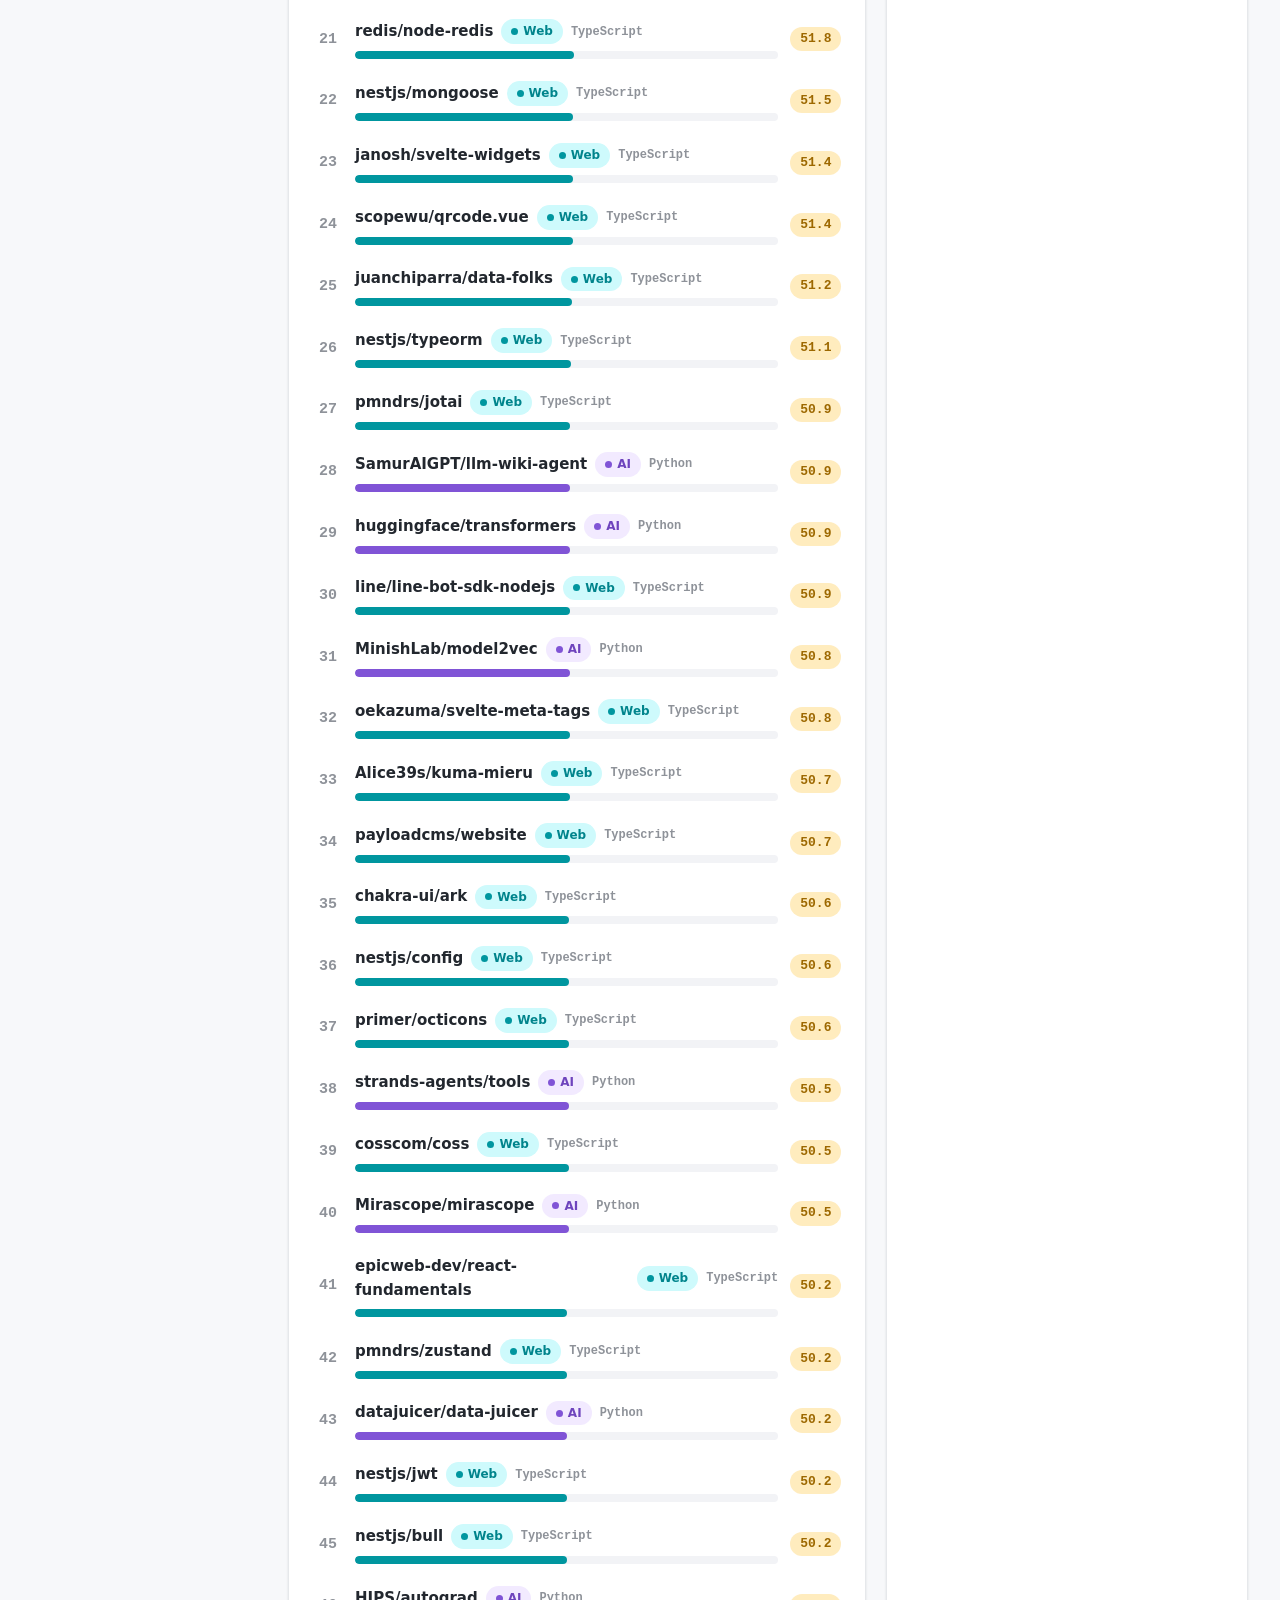
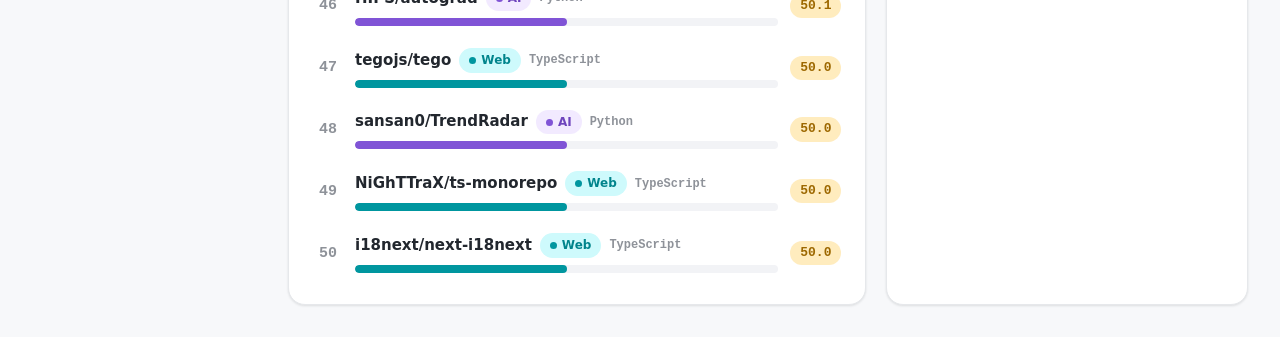
==== commit d929b29a: "feat: add detail page, fix search links, fix ranking radar chart bug" ====
--- a/ranking.html
+++ b/ranking.html
@@ -77,10 +77,11 @@
     var topItem=items[0],dims=topItem.dimensions||{};
     var topDims=[dims.popularity||0,dims.activity||0,dims.responsiveness||0,dims.maintenance||0,dims.sustainability||0];
     var allZero=topDims.every(function(v){return v===0;});
-    if(allZero){document.getElementById("radarDesc").textContent="特征数据未计算";document.getElementById("chartRadar").innerHTML='<div style="text-align:center;padding:60px 20px;color:var(--text-3)"><div style="font-size:40px;margin-bottom:12px">\ud83d\udcca</div><div>维度数据暂不可用</div></div>';return;}
+    if(allZero){document.getElementById("radarDesc").textContent="特征数据未计算";radarChart.clear();radarChart.setOption({title:{text:"维度数据暂不可用",left:"center",top:"middle",textStyle:{color:RL.palette.text3,fontSize:14}},series:[{type:"radar",data:[]}]});return;}
     var avgDims=[0,0,0,0,0];items.forEach(function(it){var dd=it.dimensions||{};avgDims[0]+=(dd.popularity||0);avgDims[1]+=(dd.activity||0);avgDims[2]+=(dd.responsiveness||0);avgDims[3]+=(dd.maintenance||0);avgDims[4]+=(dd.sustainability||0);});var n=items.length;avgDims=avgDims.map(function(v){return Math.round(v/n*10)/10;});
     document.getElementById("radarDesc").textContent=topItem.name_with_owner;
-    radarChart.setOption({legend:{data:[topItem.name,"全库均值"]},series:[{type:"radar",data:[{value:topDims.map(function(v){return Math.round(v*10)/10;}),name:topItem.name,lineStyle:{color:RL.palette.ai,width:2},itemStyle:{color:RL.palette.ai},areaStyle:{color:"rgba(139,92,246,0.18)"}},{value:avgDims,name:"全库均值",lineStyle:{color:RL.palette.text3,width:1.5,type:"dashed"},itemStyle:{color:RL.palette.text3},areaStyle:{color:"rgba(100,107,130,0.08)"}}]}]},true);
+    radarChart.clear();
+    radarChart.setOption({legend:{data:[topItem.name,"全库均值"]},radar:{indicator:[{name:"流行度",max:100},{name:"活跃度",max:100},{name:"响应性",max:100},{name:"维护性",max:100},{name:"持续性",max:100}]},series:[{type:"radar",data:[{value:topDims.map(function(v){return Math.round(v*10)/10;}),name:topItem.name,lineStyle:{color:RL.palette.ai,width:2},itemStyle:{color:RL.palette.ai},areaStyle:{color:"rgba(139,92,246,0.18)"}},{value:avgDims,name:"全库均值",lineStyle:{color:RL.palette.text3,width:1.5,type:"dashed"},itemStyle:{color:RL.palette.text3},areaStyle:{color:"rgba(100,107,130,0.08)"}}]}]});
   }
 }
 document.getElementById("rankTop").addEventListener("change",loadRanking);
